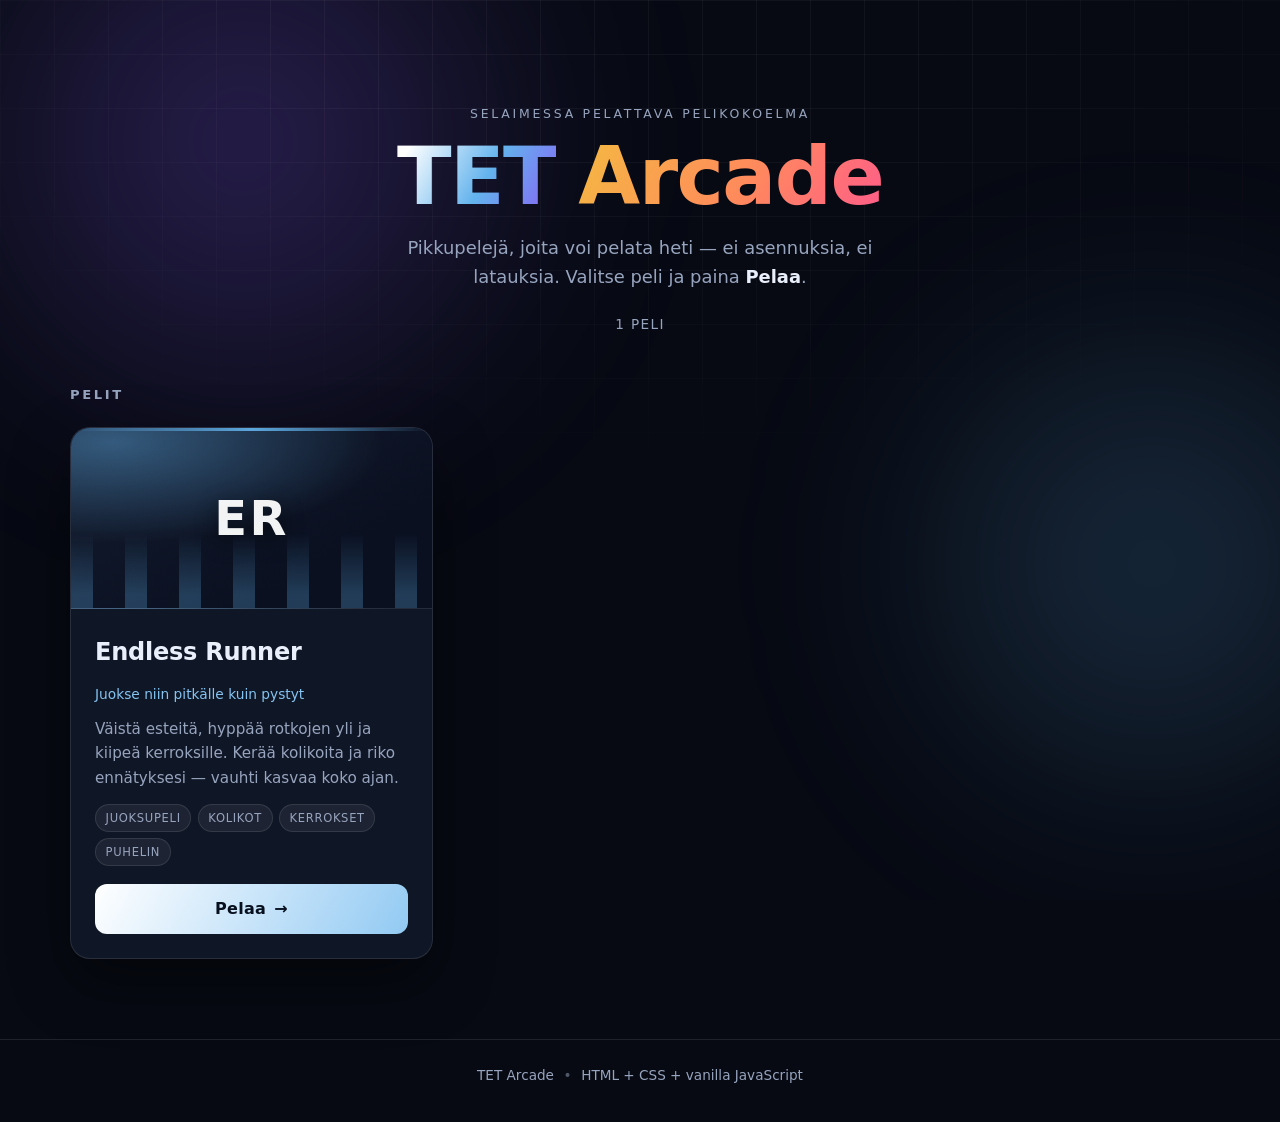
==== index.html @ 5728ce45 "Create TET Arcade homepage" ====
<!DOCTYPE html>
<html lang="fi">
<head>
    <meta charset="UTF-8">
    <meta name="viewport" content="width=device-width, initial-scale=1.0, viewport-fit=cover">
    <meta name="theme-color" content="#0a0e1a">
    <meta name="description" content="TET Arcade — kokoelma selaimessa pelattavia pikkupelejä.">
    <title>TET Arcade</title>
    <link rel="stylesheet" href="style.css">
</head>
<body>
    <div class="bg" aria-hidden="true">
        <span class="bg__glow bg__glow--one"></span>
        <span class="bg__glow bg__glow--two"></span>
        <span class="bg__grid"></span>
    </div>

    <header class="hero">
        <div class="wrap">
            <p class="hero__kicker">Selaimessa pelattava pelikokoelma</p>
            <h1 class="hero__title">
                <span class="hero__tet">TET</span><span class="hero__arcade">Arcade</span>
            </h1>
            <p class="hero__lead">
                Pikkupelejä, joita voi pelata heti — ei asennuksia, ei latauksia.
                Valitse peli ja paina <strong>Pelaa</strong>.
            </p>
            <p class="hero__count" id="gameCount" aria-live="polite"></p>
        </div>
    </header>

    <main class="wrap main">
        <h2 class="section-title">Pelit</h2>

        <!-- Pelikortit rakennetaan app.js:ssä games.json-tiedostosta. -->
        <ul class="games" id="games" aria-label="Pelivalikoima"></ul>

        <p class="state" id="state" hidden></p>
    </main>

    <footer class="footer">
        <div class="wrap footer__inner">
            <span>TET Arcade</span>
            <span class="footer__dot" aria-hidden="true">&bull;</span>
            <span>HTML + CSS + vanilla JavaScript</span>
        </div>
    </footer>

    <script src="app.js"></script>
</body>
</html>
---- style.css ----
/* ============================================================
   TET Arcade — tyylit
   Tummansininen arcade-ilme, ei riippuvuuksia.
   ============================================================ */

:root {
    --bg: #070a13;
    --bg-soft: #0d1322;
    --panel: rgba(20, 28, 46, 0.72);
    --panel-solid: #141c2e;
    --line: rgba(255, 255, 255, 0.10);
    --line-strong: rgba(255, 255, 255, 0.18);

    --text: #eaf0fb;
    --text-dim: #97a4be;

    --violet: #8b5cf6;
    --violet-soft: rgba(139, 92, 246, 0.20);
    --cyan: #63b3ed;
    --gold: #f5b544;

    --radius: 20px;
    --radius-sm: 12px;
    --shadow: 0 24px 60px rgba(0, 0, 0, 0.45);
    --ease: cubic-bezier(0.22, 0.68, 0.28, 1);
}

* { box-sizing: border-box; }

html { -webkit-text-size-adjust: 100%; }

body {
    margin: 0;
    min-height: 100vh;
    background: var(--bg);
    color: var(--text);
    font-family: "Segoe UI", system-ui, -apple-system, "Helvetica Neue", Arial, sans-serif;
    font-size: 16px;
    line-height: 1.6;
    -webkit-font-smoothing: antialiased;
    overflow-x: hidden;
}

/* ---------- Taustan hehku ja ruudukko ---------- */

.bg {
    position: fixed;
    inset: 0;
    z-index: 0;
    pointer-events: none;
    overflow: hidden;
}

.bg__glow {
    position: absolute;
    display: block;
    border-radius: 50%;
    filter: blur(90px);
    opacity: 0.55;
}

.bg__glow--one {
    top: -18vmax;
    left: -10vmax;
    width: 58vmax;
    height: 58vmax;
    background: radial-gradient(circle, rgba(139, 92, 246, 0.55), transparent 68%);
    animation: drift 26s var(--ease) infinite alternate;
}

.bg__glow--two {
    top: 18vmax;
    right: -16vmax;
    width: 52vmax;
    height: 52vmax;
    background: radial-gradient(circle, rgba(99, 179, 237, 0.42), transparent 68%);
    animation: drift 32s var(--ease) infinite alternate-reverse;
}

/* Hienovarainen ruudukko antaa arcade-tunnelman. */
.bg__grid {
    position: absolute;
    inset: 0;
    display: block;
    background-image:
        linear-gradient(rgba(255, 255, 255, 0.045) 1px, transparent 1px),
        linear-gradient(90deg, rgba(255, 255, 255, 0.045) 1px, transparent 1px);
    background-size: 54px 54px;
    mask-image: radial-gradient(ellipse 90% 70% at 50% 0%, #000 25%, transparent 78%);
    -webkit-mask-image: radial-gradient(ellipse 90% 70% at 50% 0%, #000 25%, transparent 78%);
}

@keyframes drift {
    from { transform: translate3d(0, 0, 0) scale(1); }
    to   { transform: translate3d(4vmax, 3vmax, 0) scale(1.12); }
}

/* ---------- Asettelu ---------- */

.wrap {
    position: relative;
    z-index: 1;
    width: min(1140px, 100% - 2.5rem);
    margin-inline: auto;
}

.hero {
    position: relative;
    z-index: 1;
    padding: clamp(3rem, 9vw, 6.5rem) 0 clamp(1.5rem, 4vw, 3rem);
    text-align: center;
}

.hero__kicker {
    margin: 0 0 0.9rem;
    font-size: 0.78rem;
    letter-spacing: 0.22em;
    text-transform: uppercase;
    color: var(--text-dim);
}

.hero__title {
    margin: 0 0 1.1rem;
    font-size: clamp(2.6rem, 9vw, 5rem);
    font-weight: 800;
    line-height: 0.98;
    letter-spacing: -0.02em;
}

.hero__tet {
    background: linear-gradient(120deg, #ffffff 10%, var(--cyan) 55%, var(--violet) 100%);
    -webkit-background-clip: text;
    background-clip: text;
    color: transparent;
}

.hero__arcade {
    display: inline-block;
    margin-left: 0.28em;
    background: linear-gradient(120deg, var(--gold) 5%, #ff8a5c 55%, #ff5c8a 100%);
    -webkit-background-clip: text;
    background-clip: text;
    color: transparent;
}

.hero__lead {
    max-width: 34rem;
    margin: 0 auto;
    color: var(--text-dim);
    font-size: clamp(1rem, 2.4vw, 1.12rem);
}

.hero__lead strong { color: var(--text); font-weight: 600; }

.hero__count {
    margin: 1.4rem 0 0;
    font-size: 0.85rem;
    letter-spacing: 0.1em;
    text-transform: uppercase;
    color: var(--text-dim);
    min-height: 1.3em;
}

.main { padding-bottom: clamp(3rem, 7vw, 5rem); }

.section-title {
    margin: 0 0 1.4rem;
    font-size: 0.82rem;
    font-weight: 700;
    letter-spacing: 0.2em;
    text-transform: uppercase;
    color: var(--text-dim);
}

/* ---------- Pelikortit ---------- */

.games {
    display: grid;
    grid-template-columns: repeat(auto-fill, minmax(310px, 1fr));
    gap: clamp(1rem, 2.5vw, 1.6rem);
    margin: 0;
    padding: 0;
    list-style: none;
}

.card {
    --accent: var(--cyan);
    display: flex;
    flex-direction: column;
    overflow: hidden;
    background: var(--panel);
    border: 1px solid var(--line);
    border-radius: var(--radius);
    box-shadow: var(--shadow);
    backdrop-filter: blur(14px);
    -webkit-backdrop-filter: blur(14px);
    transition: transform 0.3s var(--ease), border-color 0.3s var(--ease), box-shadow 0.3s var(--ease);
    animation: rise 0.5s var(--ease) both;
}

.card:hover,
.card:focus-within {
    transform: translateY(-5px);
    border-color: color-mix(in srgb, var(--accent) 45%, transparent);
    box-shadow: 0 30px 70px rgba(0, 0, 0, 0.5), 0 0 0 1px color-mix(in srgb, var(--accent) 25%, transparent);
}

@keyframes rise {
    from { opacity: 0; transform: translateY(16px); }
    to   { opacity: 1; transform: translateY(0); }
}

/* Kansikuva: väriliukuväri pelin accent-väristä. */
.card__art {
    position: relative;
    display: grid;
    place-items: center;
    aspect-ratio: 16 / 8;
    background:
        radial-gradient(120% 90% at 12% 8%, color-mix(in srgb, var(--accent) 42%, transparent), transparent 62%),
        linear-gradient(150deg, var(--panel-solid), #0a1020 72%);
    border-bottom: 1px solid var(--line);
    overflow: hidden;
}

/* Hienovarainen liukuväripalkki kannen yläreunassa. */
.card__art::after {
    content: "";
    position: absolute;
    inset: 0 0 auto;
    height: 3px;
    background: linear-gradient(90deg, transparent, var(--accent), transparent);
    opacity: 0.9;
}

.card__glyph {
    position: relative;
    z-index: 1;
    font-size: clamp(2.2rem, 7vw, 3rem);
    font-weight: 800;
    letter-spacing: 0.05em;
    color: #fff;
    text-shadow: 0 6px 24px rgba(0, 0, 0, 0.55);
    opacity: 0.95;
}

/* Alaviivat, kuten juoksuradan maa. */
.card__lines {
    position: absolute;
    inset: auto 0 0;
    height: 42%;
    background-image: repeating-linear-gradient(
        90deg,
        color-mix(in srgb, var(--accent) 55%, transparent) 0 22px,
        transparent 22px 54px
    );
    mask-image: linear-gradient(transparent, #000 82%);
    -webkit-mask-image: linear-gradient(transparent, #000 82%);
    opacity: 0.5;
}

.card__body {
    display: flex;
    flex: 1;
    flex-direction: column;
    gap: 0.75rem;
    padding: clamp(1.1rem, 3vw, 1.5rem);
}

.card__head {
    display: flex;
    align-items: baseline;
    justify-content: space-between;
    gap: 0.75rem;
}

.card__title {
    margin: 0;
    font-size: clamp(1.25rem, 3.4vw, 1.5rem);
    font-weight: 700;
    letter-spacing: -0.01em;
}

.card__tagline {
    margin: 0;
    font-size: 0.86rem;
    color: color-mix(in srgb, var(--accent) 78%, #ffffff);
}

.card__text {
    margin: 0;
    color: var(--text-dim);
    font-size: 0.95rem;
}

.card__tags {
    display: flex;
    flex-wrap: wrap;
    gap: 0.4rem;
    margin: 0.15rem 0 0;
    padding: 0;
    list-style: none;
}

.card__tags li {
    padding: 0.22rem 0.6rem;
    font-size: 0.72rem;
    letter-spacing: 0.06em;
    text-transform: uppercase;
    color: var(--text-dim);
    background: rgba(255, 255, 255, 0.06);
    border: 1px solid var(--line);
    border-radius: 999px;
}

.card__actions { margin-top: auto; padding-top: 0.4rem; }

.play {
    display: inline-flex;
    align-items: center;
    justify-content: center;
    gap: 0.5rem;
    width: 100%;
    min-height: 48px;
    padding: 0.75rem 1.4rem;
    font: inherit;
    font-weight: 700;
    letter-spacing: 0.02em;
    color: #08101f;
    text-decoration: none;
    background: linear-gradient(120deg, #ffffff, color-mix(in srgb, var(--accent) 70%, #ffffff));
    border: none;
    border-radius: var(--radius-sm);
    cursor: pointer;
    transition: transform 0.2s var(--ease), filter 0.2s var(--ease), box-shadow 0.2s var(--ease);
}

.play:hover,
.play:focus-visible {
    transform: translateY(-2px);
    filter: brightness(1.06);
    box-shadow: 0 12px 28px color-mix(in srgb, var(--accent) 38%, transparent);
}

.play:active { transform: translateY(0); }

.play__arrow { transition: transform 0.2s var(--ease); }
.play:hover .play__arrow { transform: translateX(4px); }

/* ---------- Tilaviestit ---------- */

.state {
    margin: 0;
    padding: 1.4rem 1.6rem;
    color: var(--text-dim);
    background: var(--panel);
    border: 1px dashed var(--line-strong);
    border-radius: var(--radius);
}

.state--error { color: #ffb4a8; border-color: rgba(255, 120, 100, 0.45); }

/* ---------- Alatunniste ---------- */

.footer {
    position: relative;
    z-index: 1;
    padding: 1.6rem 0 2.2rem;
    border-top: 1px solid var(--line);
}

.footer__inner {
    display: flex;
    flex-wrap: wrap;
    align-items: center;
    justify-content: center;
    gap: 0.6rem;
    font-size: 0.85rem;
    color: var(--text-dim);
}

.footer__dot { opacity: 0.5; }

/* ---------- Puhelin ---------- */

@media (max-width: 640px) {
    .wrap { width: min(1140px, 100% - 1.75rem); }
    .games { grid-template-columns: 1fr; }
    .hero { padding-top: 2.6rem; }
    .card__body { gap: 0.6rem; }
}

@media (max-width: 380px) {
    .card__glyph { font-size: 1.9rem; }
}

/* Isot kosketuskohteet puhelimessa. */
@media (hover: none) and (pointer: coarse) {
    .play { min-height: 54px; }
}

/* Kunnioitetaan käyttäjän liikkeen vähennystä. */
@media (prefers-reduced-motion: reduce) {
    .bg__glow { animation: none; }
    .card { animation: none; }
    .card:hover, .card:focus-within { transform: none; }
    .play:hover, .play:focus-visible { transform: none; }
}
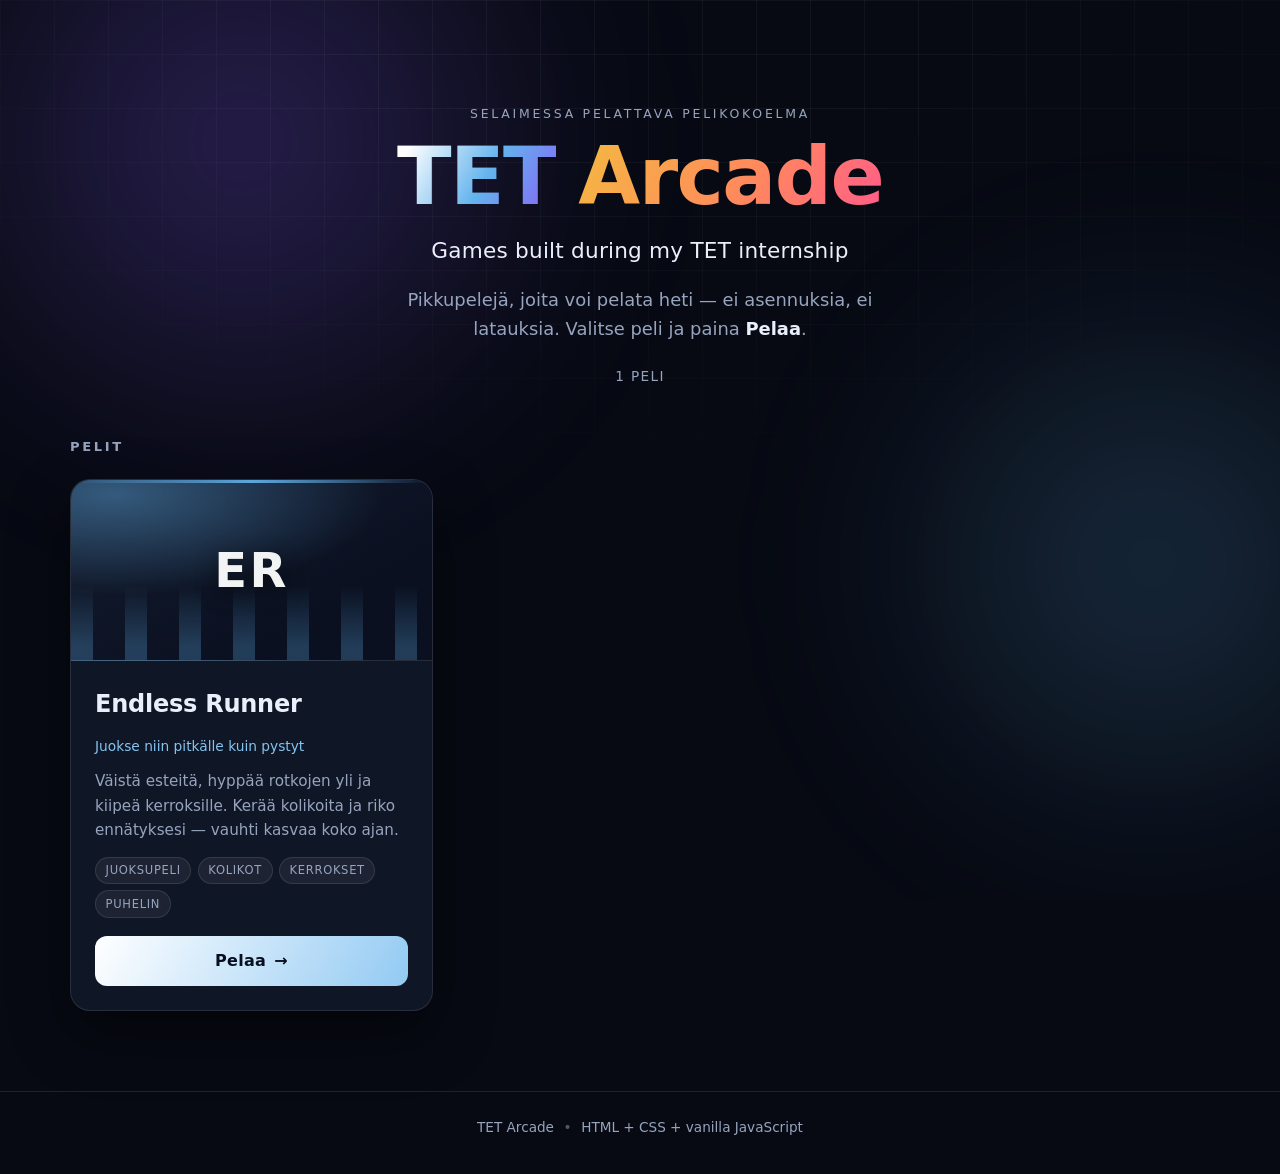
==== commit ba6689c9: "Update Arcade heading" ====
--- a/index.html
+++ b/index.html
@@ -21,6 +21,7 @@
             <h1 class="hero__title">
                 <span class="hero__tet">TET</span><span class="hero__arcade">Arcade</span>
             </h1>
+            <p class="hero__subtitle">Games built during my TET internship</p>
             <p class="hero__lead">
                 Pikkupelejä, joita voi pelata heti — ei asennuksia, ei latauksia.
                 Valitse peli ja paina <strong>Pelaa</strong>.
--- a/style.css
+++ b/style.css
@@ -141,6 +141,15 @@
     -webkit-background-clip: text;
     background-clip: text;
     color: transparent;
+}
+
+/* Otsikon alla oleva alaotsikko */
+.hero__subtitle {
+    margin: 0 0 1.1rem;
+    font-size: clamp(1rem, 2.8vw, 1.35rem);
+    font-weight: 500;
+    letter-spacing: 0.01em;
+    color: var(--text);
 }
 
 .hero__lead {
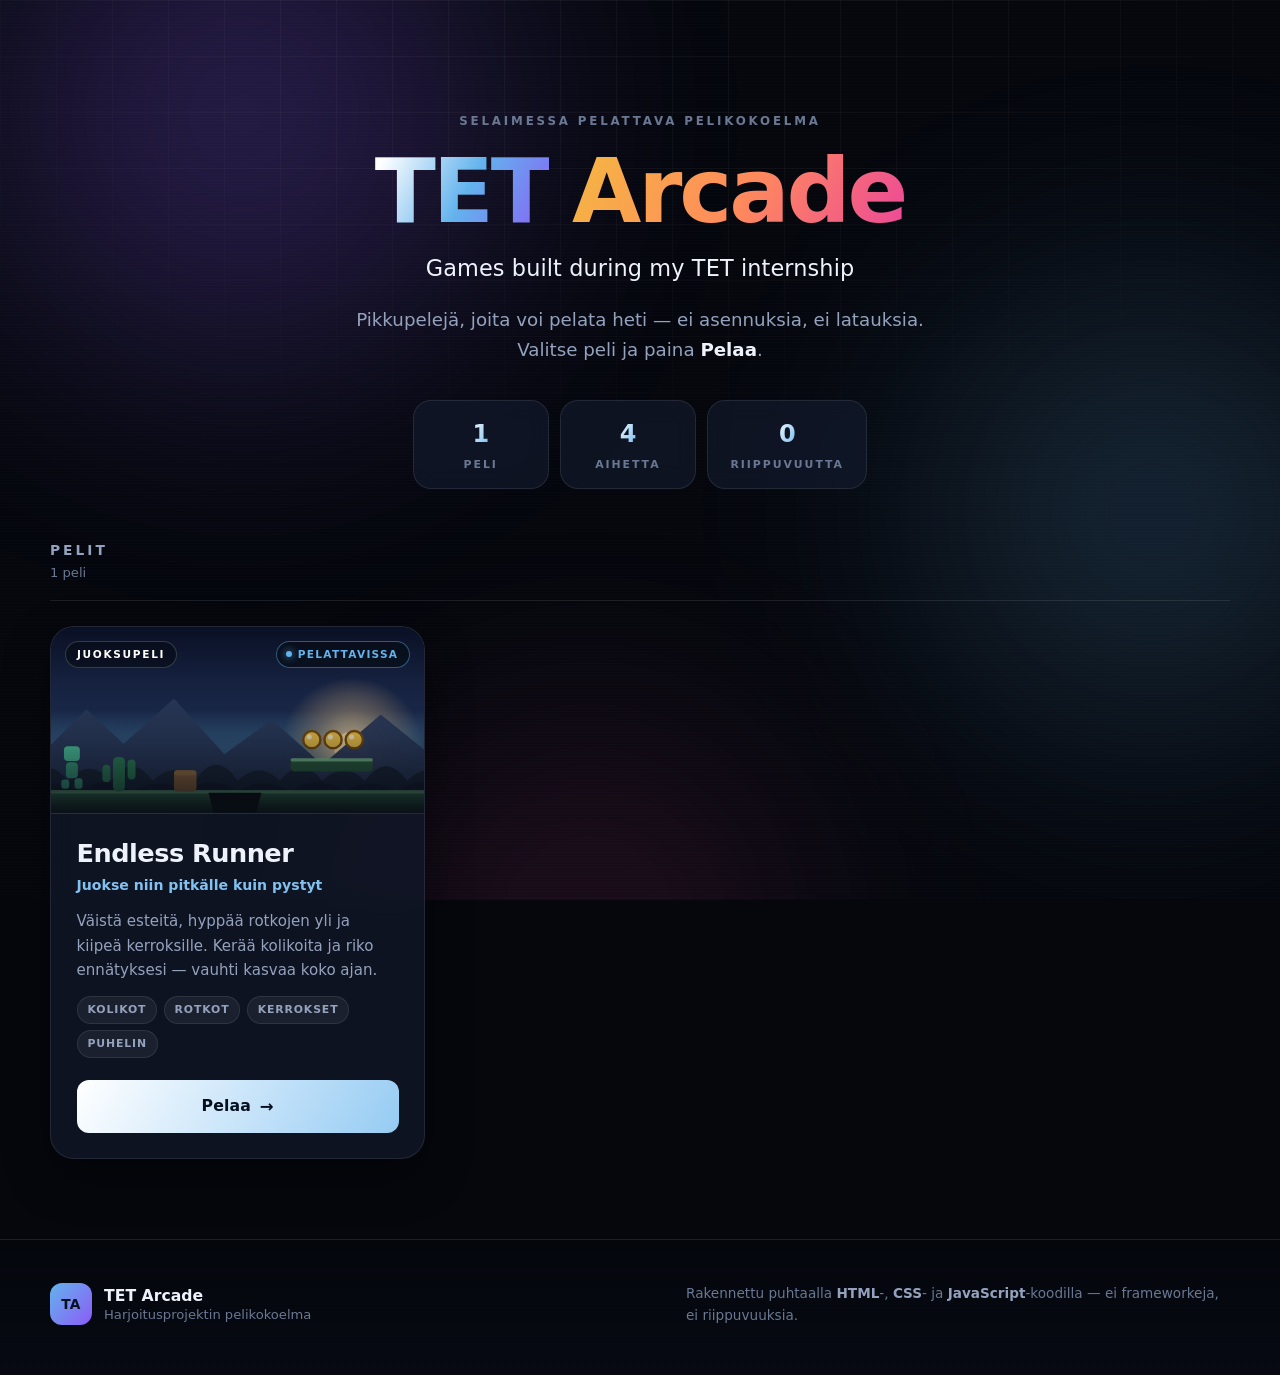
==== commit 6c1cf23e: "Polish arcade menu and improve mobile play mode" ====
--- a/index.html
+++ b/index.html
@@ -3,35 +3,63 @@
 <head>
     <meta charset="UTF-8">
     <meta name="viewport" content="width=device-width, initial-scale=1.0, viewport-fit=cover">
-    <meta name="theme-color" content="#0a0e1a">
-    <meta name="description" content="TET Arcade — kokoelma selaimessa pelattavia pikkupelejä.">
+    <meta name="theme-color" content="#070a13">
+    <meta name="description" content="TET Arcade — kokoelma selaimessa pelattavia pikkupelejä. Ei asennuksia, ei latauksia.">
     <title>TET Arcade</title>
     <link rel="stylesheet" href="style.css">
 </head>
 <body>
+    <!-- Taustan hehku ja ruudukko -->
     <div class="bg" aria-hidden="true">
         <span class="bg__glow bg__glow--one"></span>
         <span class="bg__glow bg__glow--two"></span>
+        <span class="bg__glow bg__glow--three"></span>
         <span class="bg__grid"></span>
+        <span class="bg__scan"></span>
     </div>
 
+    <a class="skip" href="#main">Siirry peleihin</a>
+
     <header class="hero">
-        <div class="wrap">
+        <div class="wrap hero__inner">
             <p class="hero__kicker">Selaimessa pelattava pelikokoelma</p>
+
             <h1 class="hero__title">
                 <span class="hero__tet">TET</span><span class="hero__arcade">Arcade</span>
             </h1>
+
             <p class="hero__subtitle">Games built during my TET internship</p>
+
             <p class="hero__lead">
                 Pikkupelejä, joita voi pelata heti — ei asennuksia, ei latauksia.
                 Valitse peli ja paina <strong>Pelaa</strong>.
             </p>
-            <p class="hero__count" id="gameCount" aria-live="polite"></p>
+
+            <!-- Luvut rakennetaan app.js:ssä peliluettelosta. -->
+            <ul class="stats" id="stats" aria-label="Kokoelman tiedot"></ul>
         </div>
     </header>
 
-    <main class="wrap main">
-        <h2 class="section-title">Pelit</h2>
+    <main class="wrap main" id="main">
+        <div class="section-head">
+            <div>
+                <h2 class="section-title">Pelit</h2>
+                <p class="section-note" id="resultCount" aria-live="polite"></p>
+            </div>
+
+            <!-- Haku: suodattaa kortit nimellä, kuvauksella ja tageilla. -->
+            <div class="search" id="searchWrap" hidden>
+                <label class="sr-only" for="search">Etsi peliä</label>
+                <span class="search__icon" aria-hidden="true"></span>
+                <input
+                    class="search__input"
+                    id="search"
+                    type="search"
+                    placeholder="Etsi peliä…"
+                    autocomplete="off"
+                    spellcheck="false">
+            </div>
+        </div>
 
         <!-- Pelikortit rakennetaan app.js:ssä games.json-tiedostosta. -->
         <ul class="games" id="games" aria-label="Pelivalikoima"></ul>
@@ -41,12 +69,21 @@
 
     <footer class="footer">
         <div class="wrap footer__inner">
-            <span>TET Arcade</span>
-            <span class="footer__dot" aria-hidden="true">&bull;</span>
-            <span>HTML + CSS + vanilla JavaScript</span>
+            <div class="footer__brand">
+                <span class="footer__logo" aria-hidden="true">TA</span>
+                <span class="footer__text">
+                    <strong>TET Arcade</strong>
+                    <span>Harjoitusprojektin pelikokoelma</span>
+                </span>
+            </div>
+
+            <p class="footer__tech">
+                Rakennettu puhtaalla <strong>HTML</strong>-, <strong>CSS</strong>- ja
+                <strong>JavaScript</strong>-koodilla — ei frameworkeja, ei riippuvuuksia.
+            </p>
         </div>
     </footer>
 
     <script src="app.js"></script>
 </body>
-</html>+</html>
--- a/style.css
+++ b/style.css
@@ -1,33 +1,52 @@
 /* ============================================================
    TET Arcade — tyylit
-   Tummansininen arcade-ilme, ei riippuvuuksia.
+   Tummansininen arcade-ilme. Ei riippuvuuksia, ei frameworkeja.
    ============================================================ */
 
 :root {
-    --bg: #070a13;
-    --bg-soft: #0d1322;
-    --panel: rgba(20, 28, 46, 0.72);
-    --panel-solid: #141c2e;
-    --line: rgba(255, 255, 255, 0.10);
+    /* Taustan sävyt */
+    --bg: #05070d;
+    --bg-soft: #0b1020;
+    --panel: rgba(18, 26, 44, 0.72);
+    --panel-solid: #111a2c;
+
+    /* Reunat */
+    --line: rgba(255, 255, 255, 0.09);
     --line-strong: rgba(255, 255, 255, 0.18);
 
-    --text: #eaf0fb;
-    --text-dim: #97a4be;
-
+    /* Teksti */
+    --text: #eef2fb;
+    --text-dim: #94a2bd;
+    --text-faint: #6b7893;
+
+    /* Korostusvärit */
     --violet: #8b5cf6;
-    --violet-soft: rgba(139, 92, 246, 0.20);
     --cyan: #63b3ed;
     --gold: #f5b544;
-
-    --radius: 20px;
+    --pink: #ec4899;
+
+    /* Mitat */
+    --radius-lg: 24px;
+    --radius: 18px;
     --radius-sm: 12px;
-    --shadow: 0 24px 60px rgba(0, 0, 0, 0.45);
+    --radius-pill: 999px;
+    --wrap: 1180px;
+
+    /* Varjot */
+    --shadow-lg: 0 32px 80px rgba(0, 0, 0, 0.55);
+    --shadow: 0 18px 46px rgba(0, 0, 0, 0.42);
+
+    /* Liikkeen pehmennys */
     --ease: cubic-bezier(0.22, 0.68, 0.28, 1);
+    --ease-out: cubic-bezier(0.16, 1, 0.3, 1);
 }
 
 * { box-sizing: border-box; }
 
-html { -webkit-text-size-adjust: 100%; }
+html {
+    -webkit-text-size-adjust: 100%;
+    scroll-behavior: smooth;
+}
 
 body {
     margin: 0;
@@ -36,12 +55,52 @@
     color: var(--text);
     font-family: "Segoe UI", system-ui, -apple-system, "Helvetica Neue", Arial, sans-serif;
     font-size: 16px;
-    line-height: 1.6;
+    line-height: 1.65;
     -webkit-font-smoothing: antialiased;
+    -moz-osx-font-smoothing: grayscale;
     overflow-x: hidden;
 }
 
-/* ---------- Taustan hehku ja ruudukko ---------- */
+h1, h2, h3 {
+    line-height: 1.15;
+    letter-spacing: -0.02em;
+}
+
+/* ---------- Apuluokat ---------- */
+
+.sr-only {
+    position: absolute;
+    width: 1px;
+    height: 1px;
+    padding: 0;
+    margin: -1px;
+    overflow: hidden;
+    clip: rect(0 0 0 0);
+    white-space: nowrap;
+    border: 0;
+}
+
+/* Näppäimistökäyttäjälle näkyvä hyppylinkki */
+.skip {
+    position: absolute;
+    top: -100px;
+    left: 50%;
+    z-index: 100;
+    transform: translateX(-50%);
+    padding: 12px 22px;
+    background: var(--cyan);
+    color: #06101f;
+    font-weight: 700;
+    text-decoration: none;
+    border-radius: 0 0 var(--radius-sm) var(--radius-sm);
+    transition: top 0.2s var(--ease);
+}
+
+.skip:focus {
+    top: 0;
+}
+
+/* ---------- Tausta: hehku, ruudukko ja skannausviivat ---------- */
 
 .bg {
     position: fixed;
@@ -55,44 +114,67 @@
     position: absolute;
     display: block;
     border-radius: 50%;
-    filter: blur(90px);
+    filter: blur(100px);
+}
+
+.bg__glow--one {
+    top: -22vmax;
+    left: -12vmax;
+    width: 62vmax;
+    height: 62vmax;
+    background: radial-gradient(circle, rgba(139, 92, 246, 0.55), transparent 68%);
+    opacity: 0.6;
+    animation: drift 28s var(--ease) infinite alternate;
+}
+
+.bg__glow--two {
+    top: 12vmax;
+    right: -18vmax;
+    width: 56vmax;
+    height: 56vmax;
+    background: radial-gradient(circle, rgba(99, 179, 237, 0.42), transparent 68%);
     opacity: 0.55;
-}
-
-.bg__glow--one {
-    top: -18vmax;
-    left: -10vmax;
-    width: 58vmax;
-    height: 58vmax;
-    background: radial-gradient(circle, rgba(139, 92, 246, 0.55), transparent 68%);
-    animation: drift 26s var(--ease) infinite alternate;
-}
-
-.bg__glow--two {
-    top: 18vmax;
-    right: -16vmax;
-    width: 52vmax;
-    height: 52vmax;
-    background: radial-gradient(circle, rgba(99, 179, 237, 0.42), transparent 68%);
-    animation: drift 32s var(--ease) infinite alternate-reverse;
-}
-
-/* Hienovarainen ruudukko antaa arcade-tunnelman. */
+    animation: drift 34s var(--ease) infinite alternate-reverse;
+}
+
+.bg__glow--three {
+    bottom: -26vmax;
+    left: 22vmax;
+    width: 48vmax;
+    height: 48vmax;
+    background: radial-gradient(circle, rgba(236, 72, 153, 0.30), transparent 70%);
+    opacity: 0.5;
+    animation: drift 40s var(--ease) infinite alternate;
+}
+
 .bg__grid {
     position: absolute;
     inset: 0;
     display: block;
     background-image:
-        linear-gradient(rgba(255, 255, 255, 0.045) 1px, transparent 1px),
-        linear-gradient(90deg, rgba(255, 255, 255, 0.045) 1px, transparent 1px);
-    background-size: 54px 54px;
-    mask-image: radial-gradient(ellipse 90% 70% at 50% 0%, #000 25%, transparent 78%);
-    -webkit-mask-image: radial-gradient(ellipse 90% 70% at 50% 0%, #000 25%, transparent 78%);
+        linear-gradient(rgba(255, 255, 255, 0.04) 1px, transparent 1px),
+        linear-gradient(90deg, rgba(255, 255, 255, 0.04) 1px, transparent 1px);
+    background-size: 56px 56px;
+    mask-image: radial-gradient(ellipse 95% 72% at 50% 0%, #000 22%, transparent 76%);
+    -webkit-mask-image: radial-gradient(ellipse 95% 72% at 50% 0%, #000 22%, transparent 76%);
+}
+
+/* Hienovarainen CRT-henkinen raitakerros */
+.bg__scan {
+    position: absolute;
+    inset: 0;
+    display: block;
+    background: repeating-linear-gradient(
+        to bottom,
+        rgba(255, 255, 255, 0.022) 0 1px,
+        transparent 1px 3px
+    );
+    opacity: 0.5;
 }
 
 @keyframes drift {
     from { transform: translate3d(0, 0, 0) scale(1); }
-    to   { transform: translate3d(4vmax, 3vmax, 0) scale(1.12); }
+    to   { transform: translate3d(4vmax, 3vmax, 0) scale(1.14); }
 }
 
 /* ---------- Asettelu ---------- */
@@ -100,93 +182,223 @@
 .wrap {
     position: relative;
     z-index: 1;
-    width: min(1140px, 100% - 2.5rem);
+    width: min(var(--wrap), 100% - 2.5rem);
     margin-inline: auto;
 }
+
+/* ---------- Hero ---------- */
 
 .hero {
     position: relative;
     z-index: 1;
-    padding: clamp(3rem, 9vw, 6.5rem) 0 clamp(1.5rem, 4vw, 3rem);
+    padding: clamp(3.4rem, 9vw, 7rem) 0 clamp(2rem, 5vw, 3.4rem);
     text-align: center;
 }
 
+.hero__inner {
+    display: flex;
+    flex-direction: column;
+    align-items: center;
+}
+
 .hero__kicker {
-    margin: 0 0 0.9rem;
-    font-size: 0.78rem;
+    margin: 0 0 1rem;
+    font-size: 0.74rem;
+    font-weight: 600;
+    letter-spacing: 0.24em;
+    text-transform: uppercase;
+    color: var(--text-faint);
+}
+
+.hero__title {
+    margin: 0 0 1rem;
+    font-size: clamp(2.8rem, 10vw, 5.6rem);
+    font-weight: 800;
+    line-height: 0.96;
+    letter-spacing: -0.035em;
+}
+
+.hero__tet {
+    background: linear-gradient(118deg, #ffffff 8%, var(--cyan) 52%, var(--violet) 100%);
+    -webkit-background-clip: text;
+    background-clip: text;
+    color: transparent;
+}
+
+.hero__arcade {
+    display: inline-block;
+    margin-left: 0.26em;
+    background: linear-gradient(118deg, var(--gold) 4%, #ff8a5c 52%, var(--pink) 100%);
+    -webkit-background-clip: text;
+    background-clip: text;
+    color: transparent;
+}
+
+.hero__subtitle {
+    margin: 0 0 1.15rem;
+    font-size: clamp(1rem, 2.9vw, 1.4rem);
+    font-weight: 500;
+    letter-spacing: 0.005em;
+    color: var(--text);
+}
+
+.hero__lead {
+    max-width: 36rem;
+    margin: 0 auto;
+    color: var(--text-dim);
+    font-size: clamp(1rem, 2.4vw, 1.14rem);
+}
+
+.hero__lead strong {
+    color: var(--text);
+    font-weight: 600;
+}
+
+/* ---------- Lukurivi ---------- */
+
+.stats {
+    display: flex;
+    flex-wrap: wrap;
+    justify-content: center;
+    gap: 0.7rem;
+    margin: 2.2rem 0 0;
+    padding: 0;
+    list-style: none;
+}
+
+.stats:empty { display: none; }
+
+.stats__item {
+    display: flex;
+    flex-direction: column;
+    align-items: center;
+    gap: 0.1rem;
+    min-width: 8.5rem;
+    padding: 0.85rem 1.4rem;
+    background: var(--panel);
+    border: 1px solid var(--line);
+    border-radius: var(--radius);
+    backdrop-filter: blur(12px);
+    -webkit-backdrop-filter: blur(12px);
+}
+
+.stats__value {
+    font-size: 1.5rem;
+    font-weight: 800;
+    letter-spacing: -0.02em;
+    font-variant-numeric: tabular-nums;
+    background: linear-gradient(120deg, #ffffff, var(--cyan));
+    -webkit-background-clip: text;
+    background-clip: text;
+    color: transparent;
+}
+
+.stats__label {
+    font-size: 0.68rem;
+    font-weight: 600;
+    letter-spacing: 0.18em;
+    text-transform: uppercase;
+    color: var(--text-faint);
+}
+
+/* ---------- Peliosion otsikkorivi ---------- */
+
+.main {
+    position: relative;
+    z-index: 1;
+    padding-bottom: clamp(3rem, 7vw, 5rem);
+}
+
+.section-head {
+    display: flex;
+    flex-wrap: wrap;
+    align-items: flex-end;
+    justify-content: space-between;
+    gap: 1rem;
+    margin-bottom: 1.6rem;
+    padding-bottom: 1rem;
+    border-bottom: 1px solid var(--line);
+}
+
+.section-title {
+    margin: 0 0 0.2rem;
+    font-size: 0.86rem;
+    font-weight: 700;
     letter-spacing: 0.22em;
     text-transform: uppercase;
     color: var(--text-dim);
 }
 
-.hero__title {
-    margin: 0 0 1.1rem;
-    font-size: clamp(2.6rem, 9vw, 5rem);
-    font-weight: 800;
-    line-height: 0.98;
-    letter-spacing: -0.02em;
-}
-
-.hero__tet {
-    background: linear-gradient(120deg, #ffffff 10%, var(--cyan) 55%, var(--violet) 100%);
-    -webkit-background-clip: text;
-    background-clip: text;
-    color: transparent;
-}
-
-.hero__arcade {
-    display: inline-block;
-    margin-left: 0.28em;
-    background: linear-gradient(120deg, var(--gold) 5%, #ff8a5c 55%, #ff5c8a 100%);
-    -webkit-background-clip: text;
-    background-clip: text;
-    color: transparent;
-}
-
-/* Otsikon alla oleva alaotsikko */
-.hero__subtitle {
-    margin: 0 0 1.1rem;
-    font-size: clamp(1rem, 2.8vw, 1.35rem);
-    font-weight: 500;
-    letter-spacing: 0.01em;
+.section-note {
+    margin: 0;
+    font-size: 0.82rem;
+    color: var(--text-faint);
+    min-height: 1.2em;
+}
+
+/* ---------- Haku ---------- */
+
+.search {
+    position: relative;
+    flex: 0 1 20rem;
+}
+
+.search__input {
+    width: 100%;
+    min-height: 46px;
+    padding: 0.65rem 1rem 0.65rem 2.7rem;
+    font: inherit;
+    font-size: 0.94rem;
     color: var(--text);
-}
-
-.hero__lead {
-    max-width: 34rem;
-    margin: 0 auto;
-    color: var(--text-dim);
-    font-size: clamp(1rem, 2.4vw, 1.12rem);
-}
-
-.hero__lead strong { color: var(--text); font-weight: 600; }
-
-.hero__count {
-    margin: 1.4rem 0 0;
-    font-size: 0.85rem;
-    letter-spacing: 0.1em;
-    text-transform: uppercase;
-    color: var(--text-dim);
-    min-height: 1.3em;
-}
-
-.main { padding-bottom: clamp(3rem, 7vw, 5rem); }
-
-.section-title {
-    margin: 0 0 1.4rem;
-    font-size: 0.82rem;
-    font-weight: 700;
-    letter-spacing: 0.2em;
-    text-transform: uppercase;
-    color: var(--text-dim);
+    background: var(--panel);
+    border: 1px solid var(--line);
+    border-radius: var(--radius-pill);
+    backdrop-filter: blur(12px);
+    -webkit-backdrop-filter: blur(12px);
+    outline: none;
+    transition: border-color 0.2s var(--ease), background 0.2s var(--ease);
+}
+
+.search__input::placeholder { color: var(--text-faint); }
+
+.search__input:hover { border-color: var(--line-strong); }
+
+.search__input:focus-visible {
+    border-color: color-mix(in srgb, var(--cyan) 65%, transparent);
+    background: rgba(18, 26, 44, 0.9);
+}
+
+/* Suurennuslasin kuvake piirretään CSS:llä */
+.search__icon {
+    position: absolute;
+    top: 50%;
+    left: 1rem;
+    width: 13px;
+    height: 13px;
+    margin-top: -9px;
+    border: 2px solid var(--text-faint);
+    border-radius: 50%;
+    pointer-events: none;
+}
+
+.search__icon::after {
+    content: "";
+    position: absolute;
+    right: -6px;
+    bottom: -5px;
+    width: 7px;
+    height: 2px;
+    background: var(--text-faint);
+    border-radius: 2px;
+    transform: rotate(45deg);
 }
 
 /* ---------- Pelikortit ---------- */
 
 .games {
     display: grid;
-    grid-template-columns: repeat(auto-fill, minmax(310px, 1fr));
-    gap: clamp(1rem, 2.5vw, 1.6rem);
+    grid-template-columns: repeat(auto-fill, minmax(330px, 1fr));
+    gap: clamp(1.1rem, 2.6vw, 1.7rem);
     margin: 0;
     padding: 0;
     list-style: none;
@@ -194,224 +406,351 @@
 
 .card {
     --accent: var(--cyan);
+    position: relative;
     display: flex;
     flex-direction: column;
     overflow: hidden;
     background: var(--panel);
     border: 1px solid var(--line);
-    border-radius: var(--radius);
+    border-radius: var(--radius-lg);
     box-shadow: var(--shadow);
     backdrop-filter: blur(14px);
     -webkit-backdrop-filter: blur(14px);
-    transition: transform 0.3s var(--ease), border-color 0.3s var(--ease), box-shadow 0.3s var(--ease);
-    animation: rise 0.5s var(--ease) both;
+    transition:
+        transform 0.4s var(--ease-out),
+        border-color 0.4s var(--ease),
+        box-shadow 0.4s var(--ease);
+    animation: rise 0.55s var(--ease-out) both;
 }
 
 .card:hover,
 .card:focus-within {
-    transform: translateY(-5px);
-    border-color: color-mix(in srgb, var(--accent) 45%, transparent);
-    box-shadow: 0 30px 70px rgba(0, 0, 0, 0.5), 0 0 0 1px color-mix(in srgb, var(--accent) 25%, transparent);
+    transform: translateY(-6px);
+    border-color: color-mix(in srgb, var(--accent) 48%, transparent);
+    box-shadow:
+        var(--shadow-lg),
+        0 0 0 1px color-mix(in srgb, var(--accent) 22%, transparent);
 }
 
 @keyframes rise {
-    from { opacity: 0; transform: translateY(16px); }
+    from { opacity: 0; transform: translateY(18px); }
     to   { opacity: 1; transform: translateY(0); }
 }
 
-/* Kansikuva: väriliukuväri pelin accent-väristä. */
-.card__art {
+/* --- Kansikuva: SVG-maisema pelin teemalla --- */
+
+.card__scene {
     position: relative;
-    display: grid;
-    place-items: center;
     aspect-ratio: 16 / 8;
-    background:
-        radial-gradient(120% 90% at 12% 8%, color-mix(in srgb, var(--accent) 42%, transparent), transparent 62%),
-        linear-gradient(150deg, var(--panel-solid), #0a1020 72%);
+    background: linear-gradient(160deg, var(--panel-solid), #080d18);
     border-bottom: 1px solid var(--line);
     overflow: hidden;
 }
 
-/* Hienovarainen liukuväripalkki kannen yläreunassa. */
-.card__art::after {
+.card__svg {
+    display: block;
+    width: 100%;
+    height: 100%;
+    transition: transform 0.6s var(--ease-out);
+}
+
+.card:hover .card__svg,
+.card:focus-within .card__svg {
+    transform: scale(1.045);
+}
+
+/* Tumma liukuväri, jotta tekstilaatta erottuu */
+.card__fade {
+    position: absolute;
+    inset: 0;
+    background: linear-gradient(
+        to top,
+        rgba(8, 12, 22, 0.85) 0%,
+        rgba(8, 12, 22, 0.25) 42%,
+        transparent 70%
+    );
+    pointer-events: none;
+}
+
+/* Pelin tyylilaji kansikuvan päällä */
+.card__kicker {
+    position: absolute;
+    top: 0.85rem;
+    left: 0.9rem;
+    padding: 0.24rem 0.66rem;
+    font-size: 0.66rem;
+    font-weight: 700;
+    letter-spacing: 0.16em;
+    text-transform: uppercase;
+    color: #ffffff;
+    background: rgba(6, 10, 18, 0.55);
+    border: 1px solid rgba(255, 255, 255, 0.18);
+    border-radius: var(--radius-pill);
+    backdrop-filter: blur(6px);
+    -webkit-backdrop-filter: blur(6px);
+}
+
+/* Tila: Pelattavissa / Tulossa */
+.card__status {
+    position: absolute;
+    top: 0.85rem;
+    right: 0.9rem;
+    display: inline-flex;
+    align-items: center;
+    gap: 0.35rem;
+    padding: 0.24rem 0.66rem 0.24rem 0.55rem;
+    font-size: 0.66rem;
+    font-weight: 700;
+    letter-spacing: 0.12em;
+    text-transform: uppercase;
+    color: var(--accent);
+    background: rgba(6, 10, 18, 0.6);
+    border: 1px solid color-mix(in srgb, var(--accent) 45%, transparent);
+    border-radius: var(--radius-pill);
+    backdrop-filter: blur(6px);
+    -webkit-backdrop-filter: blur(6px);
+}
+
+.card__status::before {
     content: "";
-    position: absolute;
-    inset: 0 0 auto;
-    height: 3px;
-    background: linear-gradient(90deg, transparent, var(--accent), transparent);
-    opacity: 0.9;
-}
-
-.card__glyph {
-    position: relative;
-    z-index: 1;
-    font-size: clamp(2.2rem, 7vw, 3rem);
-    font-weight: 800;
-    letter-spacing: 0.05em;
-    color: #fff;
-    text-shadow: 0 6px 24px rgba(0, 0, 0, 0.55);
-    opacity: 0.95;
-}
-
-/* Alaviivat, kuten juoksuradan maa. */
-.card__lines {
-    position: absolute;
-    inset: auto 0 0;
-    height: 42%;
-    background-image: repeating-linear-gradient(
-        90deg,
-        color-mix(in srgb, var(--accent) 55%, transparent) 0 22px,
-        transparent 22px 54px
-    );
-    mask-image: linear-gradient(transparent, #000 82%);
-    -webkit-mask-image: linear-gradient(transparent, #000 82%);
-    opacity: 0.5;
-}
+    width: 6px;
+    height: 6px;
+    border-radius: 50%;
+    background: currentColor;
+    box-shadow: 0 0 8px currentColor;
+}
+
+/* --- Kortin tekstisisältö --- */
 
 .card__body {
     display: flex;
     flex: 1;
     flex-direction: column;
-    gap: 0.75rem;
-    padding: clamp(1.1rem, 3vw, 1.5rem);
-}
-
-.card__head {
-    display: flex;
-    align-items: baseline;
-    justify-content: space-between;
-    gap: 0.75rem;
+    gap: 0.7rem;
+    padding: clamp(1.15rem, 3vw, 1.6rem);
 }
 
 .card__title {
     margin: 0;
-    font-size: clamp(1.25rem, 3.4vw, 1.5rem);
+    font-size: clamp(1.3rem, 3.6vw, 1.6rem);
     font-weight: 700;
-    letter-spacing: -0.01em;
 }
 
 .card__tagline {
-    margin: 0;
-    font-size: 0.86rem;
-    color: color-mix(in srgb, var(--accent) 78%, #ffffff);
+    margin: -0.35rem 0 0;
+    font-size: 0.88rem;
+    font-weight: 600;
+    color: color-mix(in srgb, var(--accent) 80%, #ffffff);
 }
 
 .card__text {
     margin: 0;
     color: var(--text-dim);
-    font-size: 0.95rem;
+    font-size: 0.94rem;
 }
 
 .card__tags {
     display: flex;
     flex-wrap: wrap;
     gap: 0.4rem;
-    margin: 0.15rem 0 0;
+    margin: 0.1rem 0 0;
     padding: 0;
     list-style: none;
 }
 
 .card__tags li {
-    padding: 0.22rem 0.6rem;
-    font-size: 0.72rem;
-    letter-spacing: 0.06em;
+    padding: 0.24rem 0.62rem;
+    font-size: 0.68rem;
+    font-weight: 600;
+    letter-spacing: 0.08em;
     text-transform: uppercase;
     color: var(--text-dim);
-    background: rgba(255, 255, 255, 0.06);
+    background: rgba(255, 255, 255, 0.055);
     border: 1px solid var(--line);
-    border-radius: 999px;
-}
-
-.card__actions { margin-top: auto; padding-top: 0.4rem; }
+    border-radius: var(--radius-pill);
+}
+
+.card__actions {
+    margin-top: auto;
+    padding-top: 0.7rem;
+}
+
+/* --- Pelaa-painike --- */
 
 .play {
     display: inline-flex;
     align-items: center;
     justify-content: center;
-    gap: 0.5rem;
+    gap: 0.55rem;
     width: 100%;
-    min-height: 48px;
-    padding: 0.75rem 1.4rem;
+    min-height: 50px;
+    padding: 0.8rem 1.5rem;
     font: inherit;
+    font-size: 0.98rem;
     font-weight: 700;
-    letter-spacing: 0.02em;
-    color: #08101f;
+    letter-spacing: 0.01em;
+    color: #07101e;
     text-decoration: none;
-    background: linear-gradient(120deg, #ffffff, color-mix(in srgb, var(--accent) 70%, #ffffff));
+    background: linear-gradient(120deg, #ffffff, color-mix(in srgb, var(--accent) 68%, #ffffff));
     border: none;
     border-radius: var(--radius-sm);
     cursor: pointer;
-    transition: transform 0.2s var(--ease), filter 0.2s var(--ease), box-shadow 0.2s var(--ease);
+    transition:
+        transform 0.22s var(--ease),
+        filter 0.22s var(--ease),
+        box-shadow 0.22s var(--ease);
 }
 
 .play:hover,
 .play:focus-visible {
     transform: translateY(-2px);
-    filter: brightness(1.06);
-    box-shadow: 0 12px 28px color-mix(in srgb, var(--accent) 38%, transparent);
+    filter: brightness(1.07);
+    box-shadow: 0 14px 32px color-mix(in srgb, var(--accent) 42%, transparent);
 }
 
 .play:active { transform: translateY(0); }
 
-.play__arrow { transition: transform 0.2s var(--ease); }
+.play:focus-visible {
+    outline: 2px solid #ffffff;
+    outline-offset: 3px;
+}
+
+.play__arrow {
+    font-size: 1.05em;
+    transition: transform 0.22s var(--ease);
+}
+
 .play:hover .play__arrow { transform: translateX(4px); }
 
 /* ---------- Tilaviestit ---------- */
 
 .state {
     margin: 0;
-    padding: 1.4rem 1.6rem;
+    padding: 1.6rem 1.8rem;
     color: var(--text-dim);
     background: var(--panel);
     border: 1px dashed var(--line-strong);
     border-radius: var(--radius);
-}
-
-.state--error { color: #ffb4a8; border-color: rgba(255, 120, 100, 0.45); }
+    text-align: center;
+}
+
+.state--error {
+    color: #ffb4a8;
+    border-color: rgba(255, 120, 100, 0.45);
+}
 
 /* ---------- Alatunniste ---------- */
 
 .footer {
     position: relative;
     z-index: 1;
-    padding: 1.6rem 0 2.2rem;
+    padding: clamp(1.8rem, 4vw, 2.6rem) 0 clamp(2rem, 4vw, 3rem);
     border-top: 1px solid var(--line);
+    background: linear-gradient(to bottom, transparent, rgba(8, 12, 22, 0.6));
 }
 
 .footer__inner {
     display: flex;
     flex-wrap: wrap;
     align-items: center;
-    justify-content: center;
-    gap: 0.6rem;
+    justify-content: space-between;
+    gap: 1.2rem;
+}
+
+.footer__brand {
+    display: flex;
+    align-items: center;
+    gap: 0.75rem;
+}
+
+.footer__logo {
+    display: grid;
+    place-items: center;
+    width: 42px;
+    height: 42px;
+    font-size: 0.86rem;
+    font-weight: 800;
+    letter-spacing: 0.02em;
+    color: #06101f;
+    background: linear-gradient(130deg, var(--cyan), var(--violet));
+    border-radius: var(--radius-sm);
+}
+
+.footer__text {
+    display: flex;
+    flex-direction: column;
+    line-height: 1.35;
+}
+
+.footer__text strong {
+    font-size: 0.98rem;
+    font-weight: 700;
+}
+
+.footer__text span {
+    font-size: 0.82rem;
+    color: var(--text-faint);
+}
+
+.footer__tech {
+    max-width: 34rem;
+    margin: 0;
     font-size: 0.85rem;
+    color: var(--text-faint);
+}
+
+.footer__tech strong {
     color: var(--text-dim);
-}
-
-.footer__dot { opacity: 0.5; }
-
-/* ---------- Puhelin ---------- */
+    font-weight: 600;
+}
+
+/* ---------- Responsiivisuus ---------- */
+
+@media (max-width: 720px) {
+    .games { grid-template-columns: 1fr; }
+
+    .section-head {
+        align-items: stretch;
+        flex-direction: column;
+    }
+
+    .search { flex: 1 1 auto; }
+
+    .footer__inner {
+        flex-direction: column;
+        align-items: flex-start;
+    }
+}
 
 @media (max-width: 640px) {
-    .wrap { width: min(1140px, 100% - 1.75rem); }
-    .games { grid-template-columns: 1fr; }
-    .hero { padding-top: 2.6rem; }
+    .wrap { width: min(var(--wrap), 100% - 1.75rem); }
+    .hero { padding-top: 2.8rem; }
     .card__body { gap: 0.6rem; }
+    .stats__item { min-width: 7.4rem; padding: 0.7rem 1.1rem; }
+    .stats__value { font-size: 1.3rem; }
 }
 
 @media (max-width: 380px) {
-    .card__glyph { font-size: 1.9rem; }
-}
-
-/* Isot kosketuskohteet puhelimessa. */
+    .stats { gap: 0.5rem; }
+    .stats__item { flex: 1 1 100%; }
+}
+
+/* Kosketuslaitteet: isommat napautusalueet */
 @media (hover: none) and (pointer: coarse) {
-    .play { min-height: 54px; }
-}
-
-/* Kunnioitetaan käyttäjän liikkeen vähennystä. */
+    .play { min-height: 56px; }
+    .search__input { min-height: 50px; }
+}
+
+/* Kunnioitetaan käyttäjän liikkeen vähennystä */
 @media (prefers-reduced-motion: reduce) {
+    html { scroll-behavior: auto; }
     .bg__glow { animation: none; }
     .card { animation: none; }
-    .card:hover, .card:focus-within { transform: none; }
-    .play:hover, .play:focus-visible { transform: none; }
-}
+    .card:hover,
+    .card:focus-within { transform: none; }
+    .card:hover .card__svg,
+    .card:focus-within .card__svg { transform: none; }
+    .play:hover,
+    .play:focus-visible { transform: none; }
+    .play:hover .play__arrow { transform: none; }
+}
